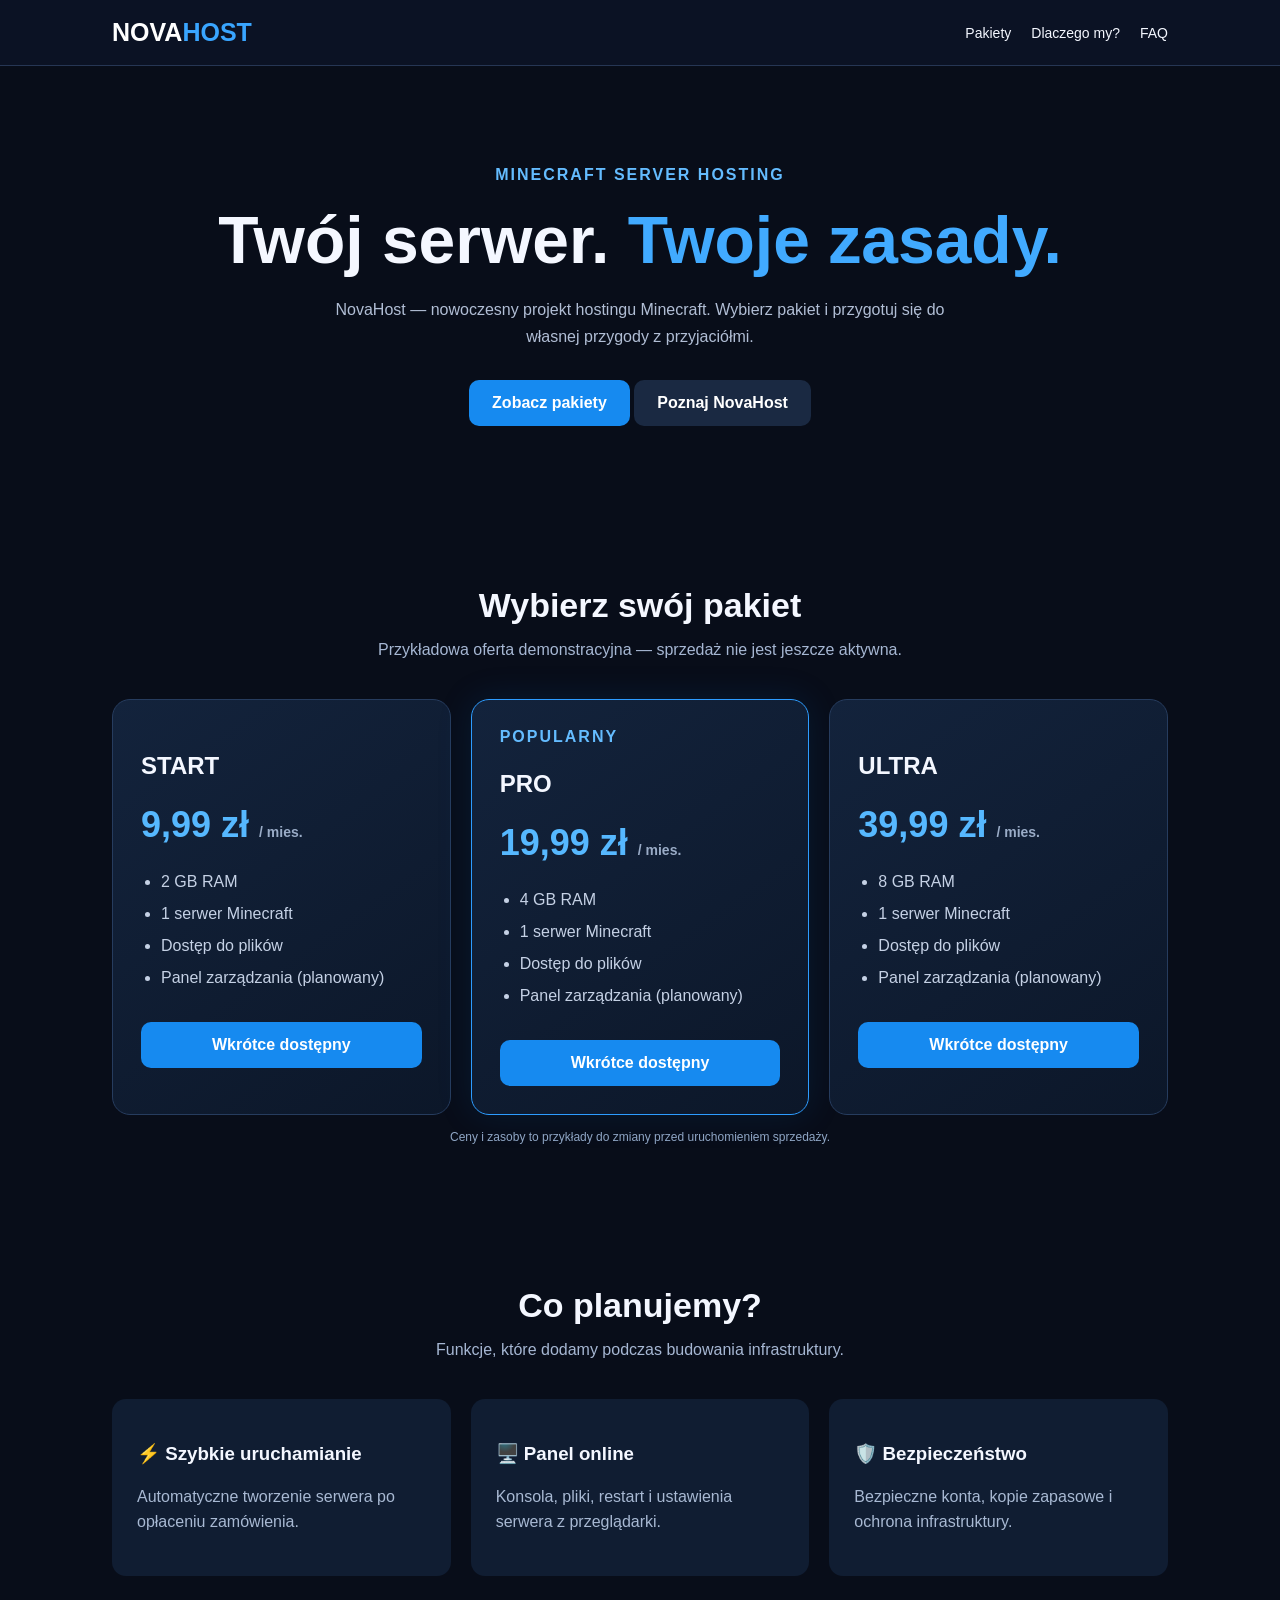
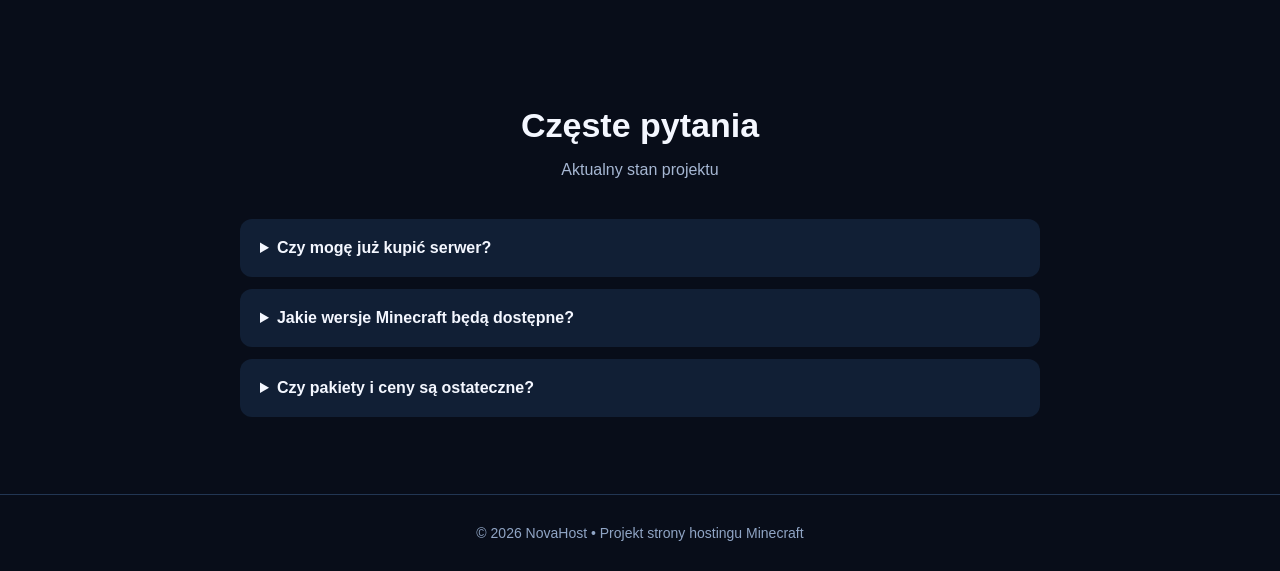
==== index.html @ a7c49e37 "Add files via upload" ====
<!doctype html><html lang="pl"><head><meta charset="utf-8"><meta name="viewport" content="width=device-width,initial-scale=1"><title>NovaHost — Hosting Minecraft</title><style>:root{color-scheme:dark}*{box-sizing:border-box}html{scroll-behavior:smooth}body{margin:0;background:#080d19;color:#f4f7ff;font-family:Arial,sans-serif}header{position:sticky;top:0;background:#0c1426ed;border-bottom:1px solid #263654;z-index:2}.nav{max-width:1100px;margin:auto;padding:18px 22px;display:flex;justify-content:space-between;align-items:center;gap:15px;flex-wrap:wrap}.brand{font-size:25px;font-weight:900;color:#fff}.brand span{color:#39a5ff}a{color:inherit;text-decoration:none}nav{display:flex;gap:20px;font-size:14px}nav a:hover{color:#4bb6ff}.hero{max-width:1100px;margin:auto;padding:100px 22px 95px;text-align:center}.eyebrow{color:#64bcff;font-weight:bold;letter-spacing:2px}.hero h1{font-size:clamp(36px,6vw,66px);margin:18px 0}.hero h1 span{color:#41aaff}.hero p{color:#b1bed5;line-height:1.7;max-width:630px;margin:0 auto 30px}.btn{display:inline-block;padding:14px 23px;background:#168af0;border-radius:10px;color:white;font-weight:bold;border:0;cursor:pointer}.btn:hover{background:#43adff}.btn.secondary{background:#1a2942}.section{max-width:1100px;margin:auto;padding:65px 22px}.section h2{text-align:center;font-size:34px;margin:0 0 12px}.lead{text-align:center;color:#a6b7d3;margin-bottom:40px}.cards{display:grid;grid-template-columns:repeat(3,1fr);gap:20px}.card{background:linear-gradient(145deg,#13233c,#0c1729);border:1px solid #263c5e;border-radius:18px;padding:28px}.card.featured{border-color:#2d9cff;box-shadow:0 0 35px #0864be26}.card h3{font-size:24px}.price{font-size:36px;font-weight:900;color:#56b8ff;margin:20px 0}.price small{font-size:14px;color:#9aacc7}.card ul{padding-left:20px;color:#c5d1e5;line-height:2}.card .btn{width:100%;text-align:center;margin-top:12px}.features{display:grid;grid-template-columns:repeat(3,1fr);gap:20px}.feature{background:#101d32;padding:25px;border-radius:14px}.feature p{color:#a8b9d3;line-height:1.6}.faq{max-width:800px;margin:auto}details{background:#111f35;border-radius:12px;margin:12px 0;padding:20px}summary{cursor:pointer;font-weight:bold}details p{color:#a9b9d0;line-height:1.6}footer{border-top:1px solid #223653;text-align:center;color:#90a5c5;padding:30px;font-size:14px}.note{color:#8fa6c5;font-size:12px;text-align:center;margin-top:15px}@media(max-width:720px){.cards,.features{grid-template-columns:1fr}.hero{padding:75px 22px}nav{gap:12px}}</style></head><body><header><div class="nav"><a href="#start" class="brand">NOVA<span>HOST</span></a><nav><a href="#pakiety">Pakiety</a><a href="#zalety">Dlaczego my?</a><a href="#faq">FAQ</a></nav></div></header><main><section id="start" class="hero"><div class="eyebrow">MINECRAFT SERVER HOSTING</div><h1>Twój serwer. <span>Twoje zasady.</span></h1><p>NovaHost — nowoczesny projekt hostingu Minecraft. Wybierz pakiet i przygotuj się do własnej przygody z przyjaciółmi.</p><a class="btn" href="#pakiety">Zobacz pakiety</a> <a class="btn secondary" href="#zalety">Poznaj NovaHost</a></section><section id="pakiety" class="section"><h2>Wybierz swój pakiet</h2><p class="lead">Przykładowa oferta demonstracyjna — sprzedaż nie jest jeszcze aktywna.</p><div class="cards"><article class="card"><h3>START</h3><div class="price">9,99 zł <small>/ mies.</small></div><ul><li>2 GB RAM</li><li>1 serwer Minecraft</li><li>Dostęp do plików</li><li>Panel zarządzania (planowany)</li></ul><a href="#faq" class="btn">Wkrótce dostępny</a></article><article class="card featured"><div class="eyebrow">POPULARNY</div><h3>PRO</h3><div class="price">19,99 zł <small>/ mies.</small></div><ul><li>4 GB RAM</li><li>1 serwer Minecraft</li><li>Dostęp do plików</li><li>Panel zarządzania (planowany)</li></ul><a href="#faq" class="btn">Wkrótce dostępny</a></article><article class="card"><h3>ULTRA</h3><div class="price">39,99 zł <small>/ mies.</small></div><ul><li>8 GB RAM</li><li>1 serwer Minecraft</li><li>Dostęp do plików</li><li>Panel zarządzania (planowany)</li></ul><a href="#faq" class="btn">Wkrótce dostępny</a></article></div><p class="note">Ceny i zasoby to przykłady do zmiany przed uruchomieniem sprzedaży.</p></section><section id="zalety" class="section"><h2>Co planujemy?</h2><p class="lead">Funkcje, które dodamy podczas budowania infrastruktury.</p><div class="features"><div class="feature"><h3>⚡ Szybkie uruchamianie</h3><p>Automatyczne tworzenie serwera po opłaceniu zamówienia.</p></div><div class="feature"><h3>🖥️ Panel online</h3><p>Konsola, pliki, restart i ustawienia serwera z przeglądarki.</p></div><div class="feature"><h3>🛡️ Bezpieczeństwo</h3><p>Bezpieczne konta, kopie zapasowe i ochrona infrastruktury.</p></div></div></section><section id="faq" class="section"><h2>Częste pytania</h2><p class="lead">Aktualny stan projektu</p><div class="faq"><details><summary>Czy mogę już kupić serwer?</summary><p>Nie. NovaHost jest na etapie budowy. Przed uruchomieniem sprzedaży podłączymy panel, infrastrukturę i system płatności.</p></details><details><summary>Jakie wersje Minecraft będą dostępne?</summary><p>Planujemy obsługę popularnych wersji Java Edition, w tym Paper i Fabric. Dokładna lista zależy od konfiguracji panelu.</p></details><details><summary>Czy pakiety i ceny są ostateczne?</summary><p>Nie. To przykładowe pakiety. Ostateczne ceny ustalimy po obliczeniu kosztów infrastruktury.</p></details></div></section></main><footer>© 2026 NovaHost • Projekt strony hostingu Minecraft</footer></body></html>
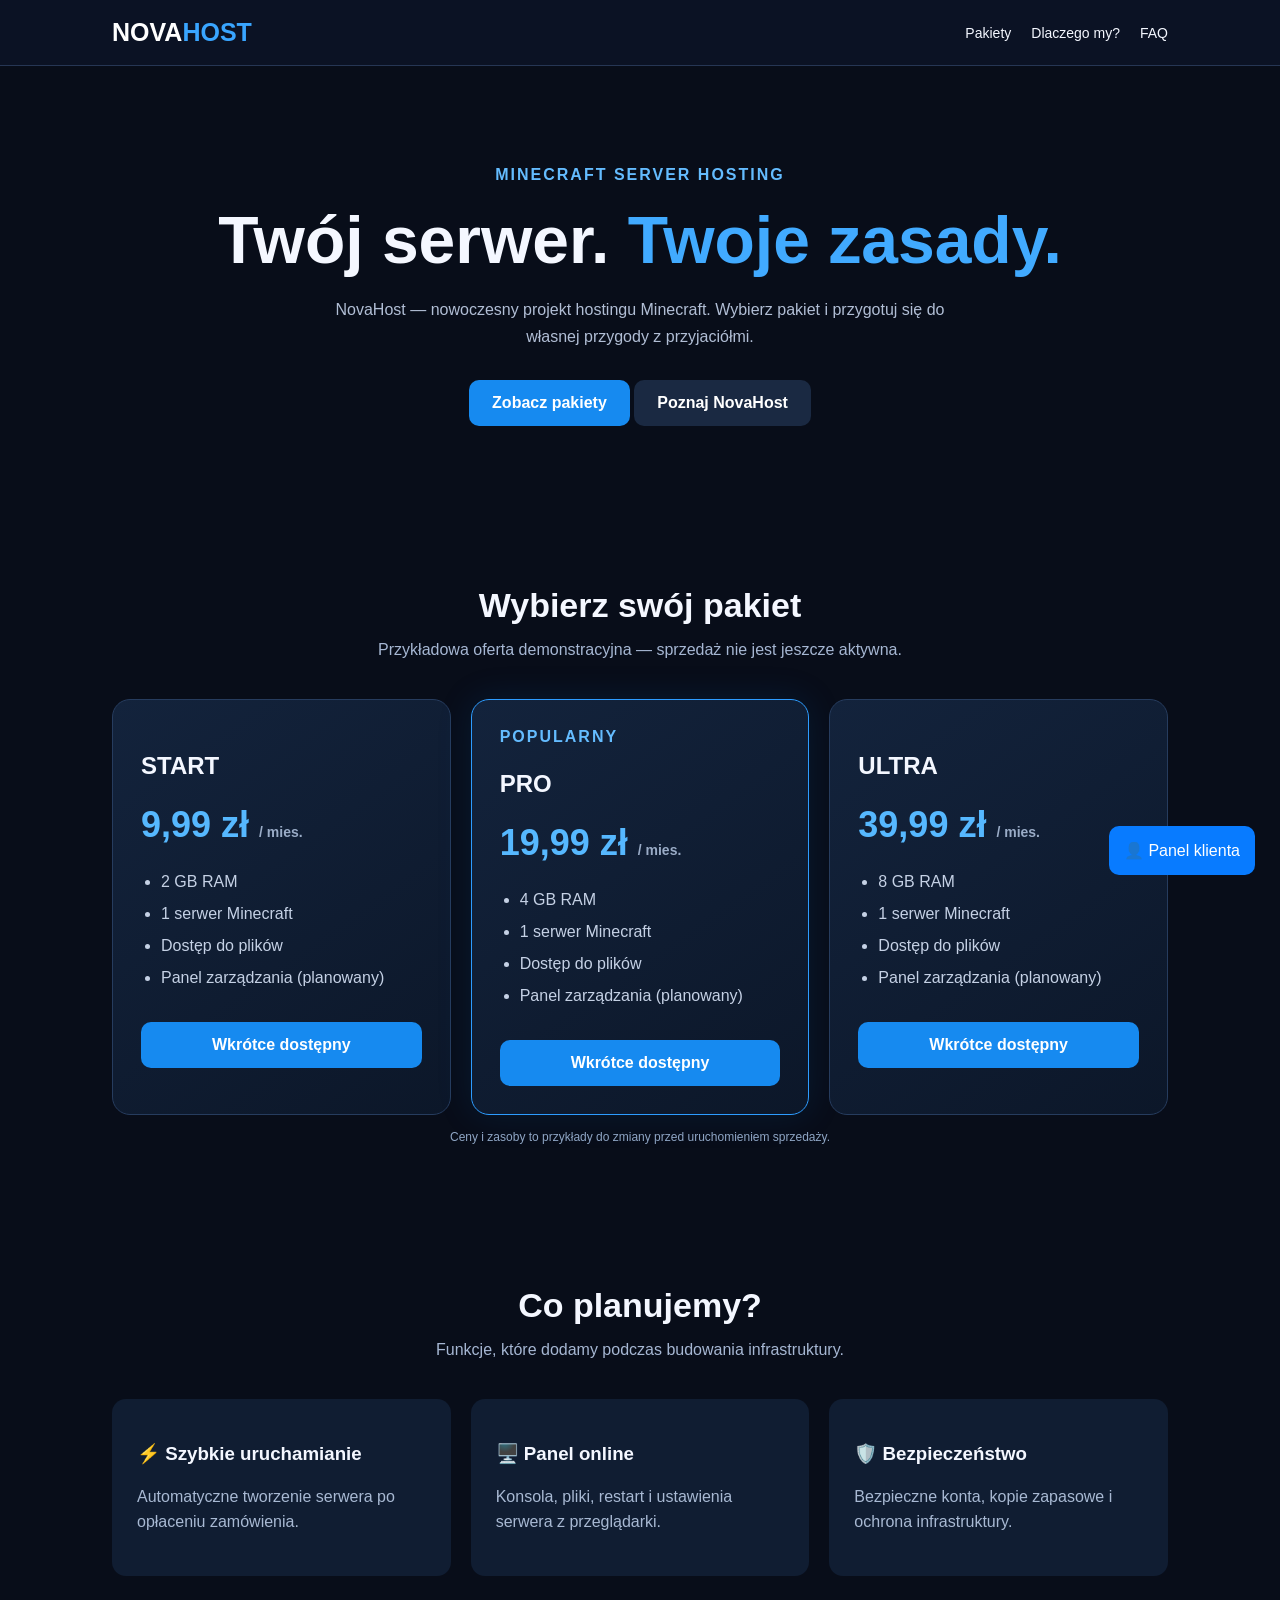
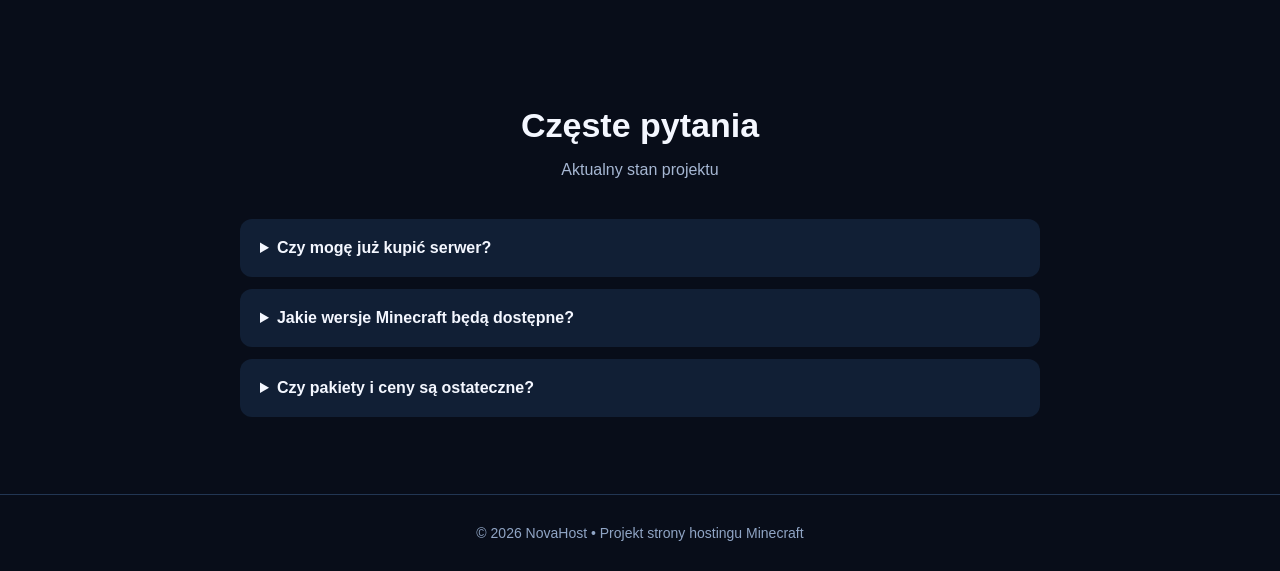
==== commit 5271444f: "Update index.html" ====
--- a/index.html
+++ b/index.html
@@ -1 +1,3 @@
-<!doctype html><html lang="pl"><head><meta charset="utf-8"><meta name="viewport" content="width=device-width,initial-scale=1"><title>NovaHost — Hosting Minecraft</title><style>:root{color-scheme:dark}*{box-sizing:border-box}html{scroll-behavior:smooth}body{margin:0;background:#080d19;color:#f4f7ff;font-family:Arial,sans-serif}header{position:sticky;top:0;background:#0c1426ed;border-bottom:1px solid #263654;z-index:2}.nav{max-width:1100px;margin:auto;padding:18px 22px;display:flex;justify-content:space-between;align-items:center;gap:15px;flex-wrap:wrap}.brand{font-size:25px;font-weight:900;color:#fff}.brand span{color:#39a5ff}a{color:inherit;text-decoration:none}nav{display:flex;gap:20px;font-size:14px}nav a:hover{color:#4bb6ff}.hero{max-width:1100px;margin:auto;padding:100px 22px 95px;text-align:center}.eyebrow{color:#64bcff;font-weight:bold;letter-spacing:2px}.hero h1{font-size:clamp(36px,6vw,66px);margin:18px 0}.hero h1 span{color:#41aaff}.hero p{color:#b1bed5;line-height:1.7;max-width:630px;margin:0 auto 30px}.btn{display:inline-block;padding:14px 23px;background:#168af0;border-radius:10px;color:white;font-weight:bold;border:0;cursor:pointer}.btn:hover{background:#43adff}.btn.secondary{background:#1a2942}.section{max-width:1100px;margin:auto;padding:65px 22px}.section h2{text-align:center;font-size:34px;margin:0 0 12px}.lead{text-align:center;color:#a6b7d3;margin-bottom:40px}.cards{display:grid;grid-template-columns:repeat(3,1fr);gap:20px}.card{background:linear-gradient(145deg,#13233c,#0c1729);border:1px solid #263c5e;border-radius:18px;padding:28px}.card.featured{border-color:#2d9cff;box-shadow:0 0 35px #0864be26}.card h3{font-size:24px}.price{font-size:36px;font-weight:900;color:#56b8ff;margin:20px 0}.price small{font-size:14px;color:#9aacc7}.card ul{padding-left:20px;color:#c5d1e5;line-height:2}.card .btn{width:100%;text-align:center;margin-top:12px}.features{display:grid;grid-template-columns:repeat(3,1fr);gap:20px}.feature{background:#101d32;padding:25px;border-radius:14px}.feature p{color:#a8b9d3;line-height:1.6}.faq{max-width:800px;margin:auto}details{background:#111f35;border-radius:12px;margin:12px 0;padding:20px}summary{cursor:pointer;font-weight:bold}details p{color:#a9b9d0;line-height:1.6}footer{border-top:1px solid #223653;text-align:center;color:#90a5c5;padding:30px;font-size:14px}.note{color:#8fa6c5;font-size:12px;text-align:center;margin-top:15px}@media(max-width:720px){.cards,.features{grid-template-columns:1fr}.hero{padding:75px 22px}nav{gap:12px}}</style></head><body><header><div class="nav"><a href="#start" class="brand">NOVA<span>HOST</span></a><nav><a href="#pakiety">Pakiety</a><a href="#zalety">Dlaczego my?</a><a href="#faq">FAQ</a></nav></div></header><main><section id="start" class="hero"><div class="eyebrow">MINECRAFT SERVER HOSTING</div><h1>Twój serwer. <span>Twoje zasady.</span></h1><p>NovaHost — nowoczesny projekt hostingu Minecraft. Wybierz pakiet i przygotuj się do własnej przygody z przyjaciółmi.</p><a class="btn" href="#pakiety">Zobacz pakiety</a> <a class="btn secondary" href="#zalety">Poznaj NovaHost</a></section><section id="pakiety" class="section"><h2>Wybierz swój pakiet</h2><p class="lead">Przykładowa oferta demonstracyjna — sprzedaż nie jest jeszcze aktywna.</p><div class="cards"><article class="card"><h3>START</h3><div class="price">9,99 zł <small>/ mies.</small></div><ul><li>2 GB RAM</li><li>1 serwer Minecraft</li><li>Dostęp do plików</li><li>Panel zarządzania (planowany)</li></ul><a href="#faq" class="btn">Wkrótce dostępny</a></article><article class="card featured"><div class="eyebrow">POPULARNY</div><h3>PRO</h3><div class="price">19,99 zł <small>/ mies.</small></div><ul><li>4 GB RAM</li><li>1 serwer Minecraft</li><li>Dostęp do plików</li><li>Panel zarządzania (planowany)</li></ul><a href="#faq" class="btn">Wkrótce dostępny</a></article><article class="card"><h3>ULTRA</h3><div class="price">39,99 zł <small>/ mies.</small></div><ul><li>8 GB RAM</li><li>1 serwer Minecraft</li><li>Dostęp do plików</li><li>Panel zarządzania (planowany)</li></ul><a href="#faq" class="btn">Wkrótce dostępny</a></article></div><p class="note">Ceny i zasoby to przykłady do zmiany przed uruchomieniem sprzedaży.</p></section><section id="zalety" class="section"><h2>Co planujemy?</h2><p class="lead">Funkcje, które dodamy podczas budowania infrastruktury.</p><div class="features"><div class="feature"><h3>⚡ Szybkie uruchamianie</h3><p>Automatyczne tworzenie serwera po opłaceniu zamówienia.</p></div><div class="feature"><h3>🖥️ Panel online</h3><p>Konsola, pliki, restart i ustawienia serwera z przeglądarki.</p></div><div class="feature"><h3>🛡️ Bezpieczeństwo</h3><p>Bezpieczne konta, kopie zapasowe i ochrona infrastruktury.</p></div></div></section><section id="faq" class="section"><h2>Częste pytania</h2><p class="lead">Aktualny stan projektu</p><div class="faq"><details><summary>Czy mogę już kupić serwer?</summary><p>Nie. NovaHost jest na etapie budowy. Przed uruchomieniem sprzedaży podłączymy panel, infrastrukturę i system płatności.</p></details><details><summary>Jakie wersje Minecraft będą dostępne?</summary><p>Planujemy obsługę popularnych wersji Java Edition, w tym Paper i Fabric. Dokładna lista zależy od konfiguracji panelu.</p></details><details><summary>Czy pakiety i ceny są ostateczne?</summary><p>Nie. To przykładowe pakiety. Ostateczne ceny ustalimy po obliczeniu kosztów infrastruktury.</p></details></div></section></main><footer>© 2026 NovaHost • Projekt strony hostingu Minecraft</footer></body></html>
+<!doctype html><html lang="pl"><head><meta charset="utf-8"><meta name="viewport" content="width=device-width,initial-scale=1"><title>NovaHost — Hosting Minecraft</title><style>:root{color-scheme:dark}*{box-sizing:border-box}html{scroll-behavior:smooth}body{margin:0;background:#080d19;color:#f4f7ff;font-family:Arial,sans-serif}header{position:sticky;top:0;background:#0c1426ed;border-bottom:1px solid #263654;z-index:2}.nav{max-width:1100px;margin:auto;padding:18px 22px;display:flex;justify-content:space-between;align-items:center;gap:15px;flex-wrap:wrap}.brand{font-size:25px;font-weight:900;color:#fff}.brand span{color:#39a5ff}a{color:inherit;text-decoration:none}nav{display:flex;gap:20px;font-size:14px}nav a:hover{color:#4bb6ff}.hero{max-width:1100px;margin:auto;padding:100px 22px 95px;text-align:center}.eyebrow{color:#64bcff;font-weight:bold;letter-spacing:2px}.hero h1{font-size:clamp(36px,6vw,66px);margin:18px 0}.hero h1 span{color:#41aaff}.hero p{color:#b1bed5;line-height:1.7;max-width:630px;margin:0 auto 30px}.btn{display:inline-block;padding:14px 23px;background:#168af0;border-radius:10px;color:white;font-weight:bold;border:0;cursor:pointer}.btn:hover{background:#43adff}.btn.secondary{background:#1a2942}.section{max-width:1100px;margin:auto;padding:65px 22px}.section h2{text-align:center;font-size:34px;margin:0 0 12px}.lead{text-align:center;color:#a6b7d3;margin-bottom:40px}.cards{display:grid;grid-template-columns:repeat(3,1fr);gap:20px}.card{background:linear-gradient(145deg,#13233c,#0c1729);border:1px solid #263c5e;border-radius:18px;padding:28px}.card.featured{border-color:#2d9cff;box-shadow:0 0 35px #0864be26}.card h3{font-size:24px}.price{font-size:36px;font-weight:900;color:#56b8ff;margin:20px 0}.price small{font-size:14px;color:#9aacc7}.card ul{padding-left:20px;color:#c5d1e5;line-height:2}.card .btn{width:100%;text-align:center;margin-top:12px}.features{display:grid;grid-template-columns:repeat(3,1fr);gap:20px}.feature{background:#101d32;padding:25px;border-radius:14px}.feature p{color:#a8b9d3;line-height:1.6}.faq{max-width:800px;margin:auto}details{background:#111f35;border-radius:12px;margin:12px 0;padding:20px}summary{cursor:pointer;font-weight:bold}details p{color:#a9b9d0;line-height:1.6}footer{border-top:1px solid #223653;text-align:center;color:#90a5c5;padding:30px;font-size:14px}.note{color:#8fa6c5;font-size:12px;text-align:center;margin-top:15px}@media(max-width:720px){.cards,.features{grid-template-columns:1fr}.hero{padding:75px 22px}nav{gap:12px}}</style></head><body><header><div class="nav"><a href="#start" class="brand">NOVA<span>HOST</span></a><nav><a href="#pakiety">Pakiety</a><a href="#zalety">Dlaczego my?</a><a href="#faq">FAQ</a></nav></div></header><main><section id="start" class="hero"><div class="eyebrow">MINECRAFT SERVER HOSTING</div><h1>Twój serwer. <span>Twoje zasady.</span></h1><p>NovaHost — nowoczesny projekt hostingu Minecraft. Wybierz pakiet i przygotuj się do własnej przygody z przyjaciółmi.</p><a class="btn" href="#pakiety">Zobacz pakiety</a> <a class="btn secondary" href="#zalety">Poznaj NovaHost</a></section><section id="pakiety" class="section"><h2>Wybierz swój pakiet</h2><p class="lead">Przykładowa oferta demonstracyjna — sprzedaż nie jest jeszcze aktywna.</p><div class="cards"><article class="card"><h3>START</h3><div class="price">9,99 zł <small>/ mies.</small></div><ul><li>2 GB RAM</li><li>1 serwer Minecraft</li><li>Dostęp do plików</li><li>Panel zarządzania (planowany)</li></ul><a href="#faq" class="btn">Wkrótce dostępny</a></article><article class="card featured"><div class="eyebrow">POPULARNY</div><h3>PRO</h3><div class="price">19,99 zł <small>/ mies.</small></div><ul><li>4 GB RAM</li><li>1 serwer Minecraft</li><li>Dostęp do plików</li><li>Panel zarządzania (planowany)</li></ul><a href="#faq" class="btn">Wkrótce dostępny</a></article><article class="card"><h3>ULTRA</h3><div class="price">39,99 zł <small>/ mies.</small></div><ul><li>8 GB RAM</li><li>1 serwer Minecraft</li><li>Dostęp do plików</li><li>Panel zarządzania (planowany)</li></ul><a href="#faq" class="btn">Wkrótce dostępny</a></article></div><p class="note">Ceny i zasoby to przykłady do zmiany przed uruchomieniem sprzedaży.</p></section><section id="zalety" class="section"><h2>Co planujemy?</h2><p class="lead">Funkcje, które dodamy podczas budowania infrastruktury.</p><div class="features"><div class="feature"><h3>⚡ Szybkie uruchamianie</h3><p>Automatyczne tworzenie serwera po opłaceniu zamówienia.</p></div><div class="feature"><h3>🖥️ Panel online</h3><p>Konsola, pliki, restart i ustawienia serwera z przeglądarki.</p></div><div class="feature"><h3>🛡️ Bezpieczeństwo</h3><p>Bezpieczne konta, kopie zapasowe i ochrona infrastruktury.</p></div></div></section><section id="faq" class="section"><h2>Częste pytania</h2><p class="lead">Aktualny stan projektu</p><div class="faq"><details><summary>Czy mogę już kupić serwer?</summary><p>Nie. NovaHost jest na etapie budowy. Przed uruchomieniem sprzedaży podłączymy panel, infrastrukturę i system płatności.</p></details><details><summary>Jakie wersje Minecraft będą dostępne?</summary><p>Planujemy obsługę popularnych wersji Java Edition, w tym Paper i Fabric. Dokładna lista zależy od konfiguracji panelu.</p></details><details><summary>Czy pakiety i ceny są ostateczne?</summary><p>Nie. To przykładowe pakiety. Ostateczne ceny ustalimy po obliczeniu kosztów infrastruktury.</p></details></div></section></main><footer>© 2026 NovaHost • Projekt strony hostingu Minecraft</footer></body><a href="panel.html" style="position:fixed;bottom:25px;right:25px;background:#087bff;color:white;padding:15px;border-radius:10px;z-index:9999;text-decoration:none;">
+👤 Panel klienta
+</a></html>
